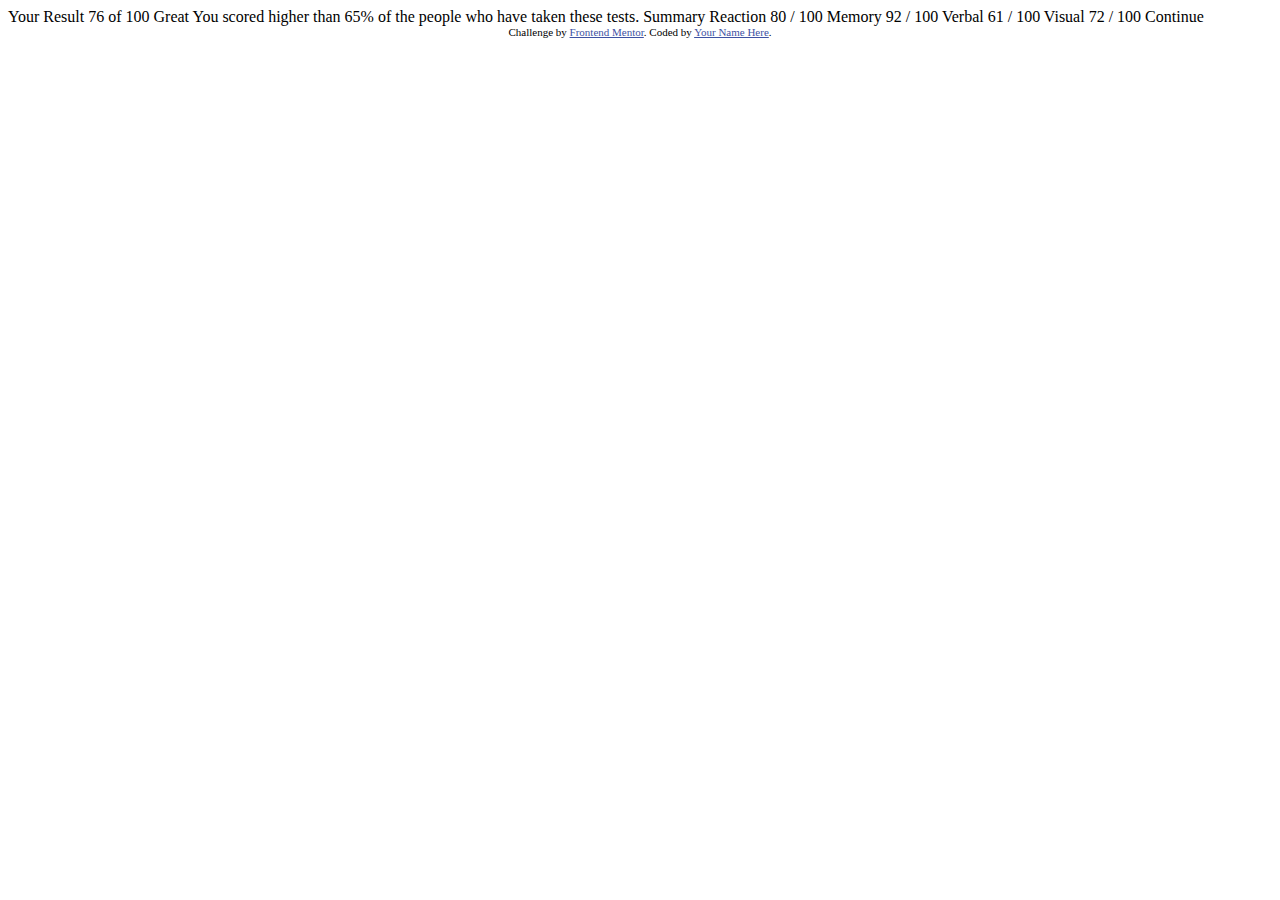
==== results-summary-component-main/results-summary-component-main/index.html @ d765d34f "initial commit" ====
<!DOCTYPE html>
<html lang="en">
<head>
  <meta charset="UTF-8">
  <meta name="viewport" content="width=device-width, initial-scale=1.0"> <!-- displays site properly based on user's device -->

  <link rel="icon" type="image/png" sizes="32x32" href="./assets/images/favicon-32x32.png">
  
  <title>Frontend Mentor | Results summary component</title>

  <!-- Feel free to remove these styles or customise in your own stylesheet 👍 -->
  <style>
    .attribution { font-size: 11px; text-align: center; }
    .attribution a { color: hsl(228, 45%, 44%); }
  </style>
</head>
<body>

  Your Result
  76
  of 100

  Great
  You scored higher than 65% of the people who have taken these tests.
  
  Summary

  Reaction
  80 / 100

  Memory
  92 / 100

  Verbal
  61 / 100

  Visual
  72 / 100

  Continue
  
  <div class="attribution">
    Challenge by <a href="https://www.frontendmentor.io?ref=challenge" target="_blank">Frontend Mentor</a>. 
    Coded by <a href="#">Your Name Here</a>.
  </div>
</body>
</html>
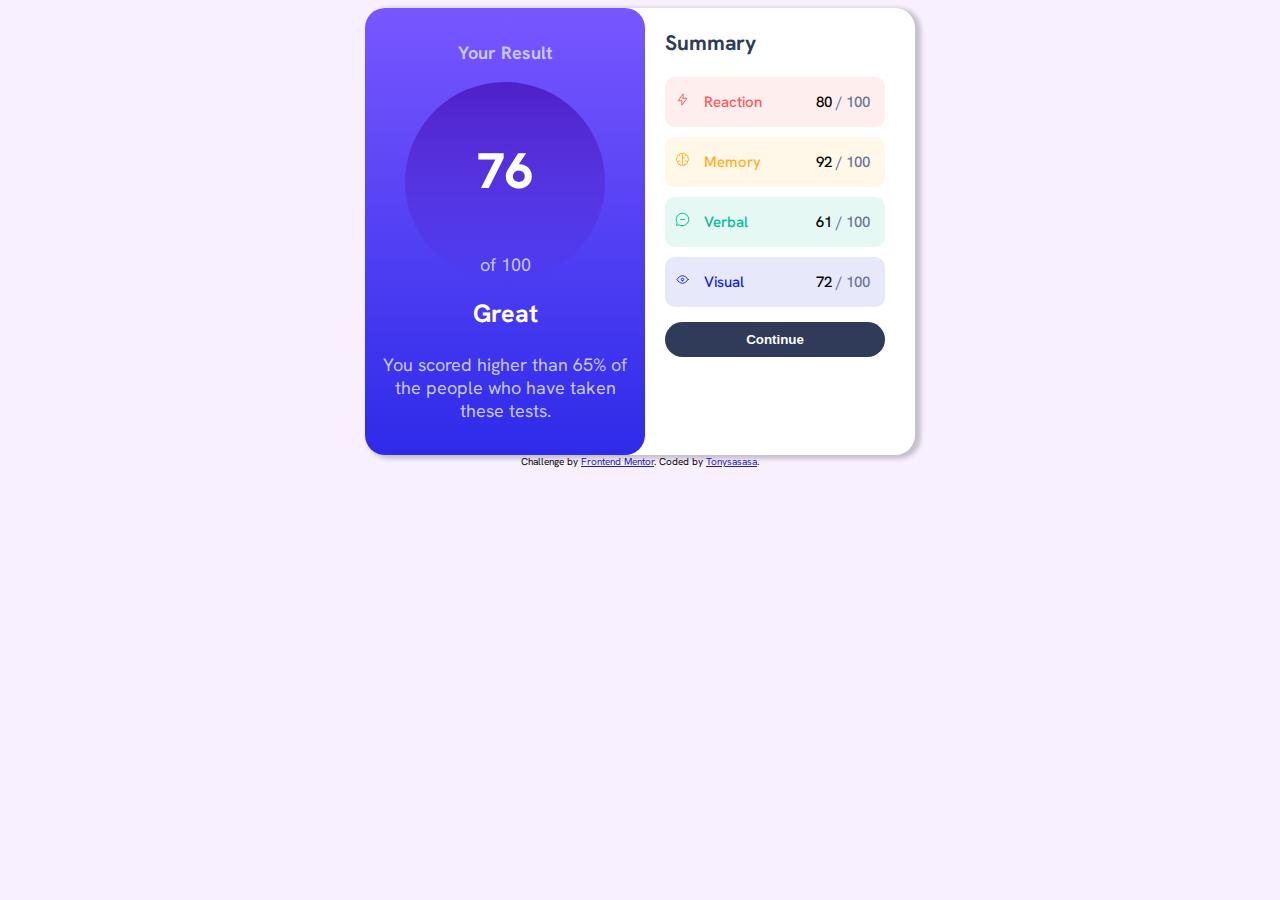
==== commit 6f0ae8c7: "final commit" ====
--- a/results-summary-component-main/results-summary-component-main/index.html
+++ b/results-summary-component-main/results-summary-component-main/index.html
@@ -1,47 +1,106 @@
 <!DOCTYPE html>
 <html lang="en">
+
 <head>
   <meta charset="UTF-8">
-  <meta name="viewport" content="width=device-width, initial-scale=1.0"> <!-- displays site properly based on user's device -->
+  <meta name="viewport" content="width=device-width, initial-scale=1.0">
+  <link rel="icon" type="image/png" sizes="32x32" href="./assets/images/favicon-32x32.png">
+  <link rel="stylesheet" href="style.css">
+  <title>Frontend Mentor | Results summary component</title>
+</head>
 
-  <link rel="icon" type="image/png" sizes="32x32" href="./assets/images/favicon-32x32.png">
-  
-  <title>Frontend Mentor | Results summary component</title>
-
-  <!-- Feel free to remove these styles or customise in your own stylesheet 👍 -->
-  <style>
-    .attribution { font-size: 11px; text-align: center; }
-    .attribution a { color: hsl(228, 45%, 44%); }
-  </style>
-</head>
 <body>
 
-  Your Result
-  76
-  of 100
+  <div class=framework>
+    <div class=container>
+      <div class=panel>
+        <p class=result>
+          Your Result
+        </p>
+        <div class=shadow>
+          <p class=sevensix>
+            76
+          </p>
+          <span class=hundred>
+            of 100
+          </span>
+        </div>
+        <p class=great>
+          Great
+        </p>
+        <p class=scored>
+          You scored higher than 65% of the people who have taken these tests.
+        </p>
 
-  Great
-  You scored higher than 65% of the people who have taken these tests.
-  
-  Summary
+      </div>
 
-  Reaction
-  80 / 100
+      <aside class="aside">
+        <h3>Summary</h3>
+        <div class="box red">
 
-  Memory
-  92 / 100
+          <p class="redP">
+            <svg class="reaction" xmlns="http://www.w3.org/2000/svg" width="15" height="15" fill="none"
+              viewBox="0 0 20 20">
+              <path stroke="#F55" stroke-linecap="round" stroke-linejoin="round" stroke-width="1.25"
+                d="M10.833 8.333V2.5l-6.666 9.167h5V17.5l6.666-9.167h-5Z" />
+            </svg>
+            <span class="textIcon">Reaction</span>
+          </p>
+          <p>80
+            <span class="resultBox">/ 100</span>
+          </p>
+        </div>
 
-  Verbal
-  61 / 100
+        <div class="box yellow">
+          <p class="yellowP">
+            <svg xmlns="http://www.w3.org/2000/svg" width="15" height="15" fill="none" viewBox="0 0 20 20">
+              <path stroke="#FFB21E" stroke-linecap="round" stroke-linejoin="round" stroke-width="1.25"
+                d="M5.833 11.667a2.5 2.5 0 1 0 .834 4.858" />
+              <path stroke="#FFB21E" stroke-linecap="round" stroke-linejoin="round" stroke-width="1.25"
+                d="M3.553 13.004a3.333 3.333 0 0 1-.728-5.53m.025-.067a2.083 2.083 0 0 1 2.983-2.824m.199.054A2.083 2.083 0 1 1 10 3.75v12.917a1.667 1.667 0 0 1-3.333 0M10 5.833a2.5 2.5 0 0 0 2.5 2.5m1.667 3.334a2.5 2.5 0 1 1-.834 4.858" />
+              <path stroke="#FFB21E" stroke-linecap="round" stroke-linejoin="round" stroke-width="1.25"
+                d="M16.447 13.004a3.334 3.334 0 0 0 .728-5.53m-.025-.067a2.083 2.083 0 0 0-2.983-2.824M10 3.75a2.085 2.085 0 0 1 2.538-2.033 2.084 2.084 0 0 1 1.43 2.92m-.635 12.03a1.667 1.667 0 0 1-3.333 0" />
+            </svg>
+            <span class="textIcon">Memory</span>
+          </p>
+          <p>92 <span class="resultBox">/ 100</span>
+          </p>
+        </div>
 
-  Visual
-  72 / 100
+        <div class="box green">
+          <p class="greenP">
+            <svg xmlns="http://www.w3.org/2000/svg" width="15" height="15" fill="none" viewBox="0 0 20 20">
+              <path stroke="#00BB8F" stroke-linecap="round" stroke-linejoin="round" stroke-width="1.25"
+                d="M7.5 10h5M10 18.333A8.333 8.333 0 1 0 1.667 10c0 1.518.406 2.942 1.115 4.167l-.699 3.75 3.75-.699A8.295 8.295 0 0 0 10 18.333Z" />
+            </svg>
+            <span class="textIcon">Verbal</span>
+          </p>
+          <p> 61 <span class="resultBox">/ 100</span>
+          </p>
+        </div>
 
-  Continue
-  
-  <div class="attribution">
-    Challenge by <a href="https://www.frontendmentor.io?ref=challenge" target="_blank">Frontend Mentor</a>. 
-    Coded by <a href="#">Your Name Here</a>.
+        <div class="box blue">
+          <p class="blueP">
+            <svg xmlns="http://www.w3.org/2000/svg" width="15" height="15" fill="none" viewBox="0 0 20 20">
+              <path stroke="#1125D6" stroke-linecap="round" stroke-linejoin="round" stroke-width="1.25"
+                d="M10 11.667a1.667 1.667 0 1 0 0-3.334 1.667 1.667 0 0 0 0 3.334Z" />
+              <path stroke="#1125D6" stroke-linecap="round" stroke-linejoin="round" stroke-width="1.25"
+                d="M17.5 10c-1.574 2.492-4.402 5-7.5 5s-5.926-2.508-7.5-5C4.416 7.632 6.66 5 10 5s5.584 2.632 7.5 5Z" />
+            </svg>
+            <span class="textIcon">Visual</span>
+          </p>
+          <p>72 <span class="resultBox">/ 100</span>
+          </p>
+        </div>
+        <button class="btn">Continue</button>
+      </aside>
+
+    </div>
+    <div class="attribution">
+      Challenge by <a href="https://www.frontendmentor.io?ref=challenge" target="_blank">Frontend Mentor</a>.
+      Coded by <a href="https://github.com/Tonysasasa">Tonysasasa</a>.
+    </div>
   </div>
 </body>
+
 </html>--- a/results-summary-component-main/results-summary-component-main/style.css
+++ b/results-summary-component-main/results-summary-component-main/style.css
@@ -0,0 +1,210 @@
+@import url('https://fonts.googleapis.com/css2?family=Hanken+Grotesk:wght@500;700;800&family=Work+Sans:wght@500;600;700&display=swap');
+
+
+body {
+    background-color: hsl(275, 100%, 97%);
+    font-size: 18px;
+    align-items: center;
+    display: flex;
+    flex-direction: column;
+    font-family: 'Hanken Grotesk', sans-serif;
+}
+
+.container {
+    width: 550px;
+    display: flex;
+    border-radius: 20px;
+    box-shadow: 4px 2px 4px 2px rgba(0, 0, 0, 0.2);
+    background-color: hsl(0, 0%, 100%);
+}
+
+
+.panel {
+    flex-basis: 250px;
+    background: linear-gradient(hsl(252, 100%, 67%), hsl(241, 81%, 54%));
+    border-radius: 20px;
+    display: flex;
+    align-items: center;
+    flex-direction: column;
+    padding: 15px;
+    color: hsl(241, 100%, 89%);
+}
+
+.result {
+    font-size: 18px;
+    font-weight: bold;
+    display: flex;
+    align-items: center;
+}
+
+.shadow {
+    background: linear-gradient(hsla(256, 72%, 46%, 1), hsla(241, 72%, 46%, 0));
+    height: 200px;
+    width: 200px;
+    border-radius: 50%;
+    display: flex;
+    justify-content: center;
+    flex-direction: column;
+    align-items: center;
+}
+
+.sevensix {
+    display: flex;
+    font-size: 50px;
+    font-weight: 800;
+    color: hsl(0, 0%, 100%);
+}
+
+.great {
+    color: hsl(0, 0%, 100%);
+    font-size: 25px;
+    font-weight: 700;
+    margin-top: 15px;
+    margin-bottom: 5px;
+}
+
+.scored {
+    text-align: center;
+}
+
+.text {
+    text-align: center;
+
+}
+
+.aside {
+    flex-basis: 200px;
+    margin-left: 20px;
+}
+
+.aside h3 {
+    color: hsl(224, 30%, 27%);
+}
+
+.box {
+    display: flex;
+    justify-content: space-between;
+    border-radius: 10px;
+    height: 50px;
+    width: 220px;
+    font-size: 15px;
+    font-weight: 500;
+
+}
+
+
+.textIcon {
+    margin-left: 10px;
+
+
+}
+
+
+.red {
+    margin-bottom: 10px;
+    background-color: hsl(0, 100%, 67%, 0.1);
+
+
+}
+
+.yellow {
+    background-color: hsl(39, 100%, 56%, 0.1);
+}
+
+.green {
+    background-color: hsl(166, 100%, 37%, 0.1);
+}
+
+.blue {
+    background-color: hsl(234, 85%, 45%, 0.1);
+}
+
+.redP {
+    color: hsl(0, 100%, 67%);
+    margin-left: 10px;
+    text-align: center;
+}
+
+.yellowP {
+    margin-left: 10px;
+    color: hsl(39, 100%, 56%);
+}
+
+.greenP {
+    color: hsl(166, 100%, 37%);
+    margin-left: 10px;
+
+}
+
+.blueP {
+    color: hsl(234, 85%, 45%);
+    margin-left: 10px;
+
+}
+
+.yellow {
+    margin-bottom: 10px;
+}
+
+.green {
+    margin-bottom: 10px;
+}
+
+.resultBox {
+    margin-right: 15px;
+    color: hsl(226, 17%, 50%);
+}
+
+.btn {
+    margin-top: 15px;
+    width: 220px;
+    padding: 10px;
+    border-radius: 20px;
+    outline: none;
+    background-color: hsl(224, 30%, 27%);
+    color: hsl(0, 0%, 100%);
+    font-weight: 700;
+    border: none;
+}
+
+.btn:active,
+.btn:hover {
+    background: linear-gradient(hsl(252, 100%, 67%), hsl(241, 81%, 54%));
+    cursor: pointer;
+}
+
+
+@media screen and (min-width: 375px) and (max-width: 600px) {
+
+    .container {
+        width: 80%;
+        display: flex;
+        flex-direction: column;
+
+    }
+
+    .aside h3 {
+        margin: 10px 20px;
+    }
+
+
+    .box {
+        width: 80%;
+        align-self: center;
+        margin: 10px 20px;
+    }
+
+    .btn {
+        width: 80%;
+        margin: 10px 20px;
+    }
+}
+
+.attribution {
+    font-size: 10px;
+    text-align: center;
+}
+
+.attribution a {
+    color: hsl(241, 69%, 40%);
+}